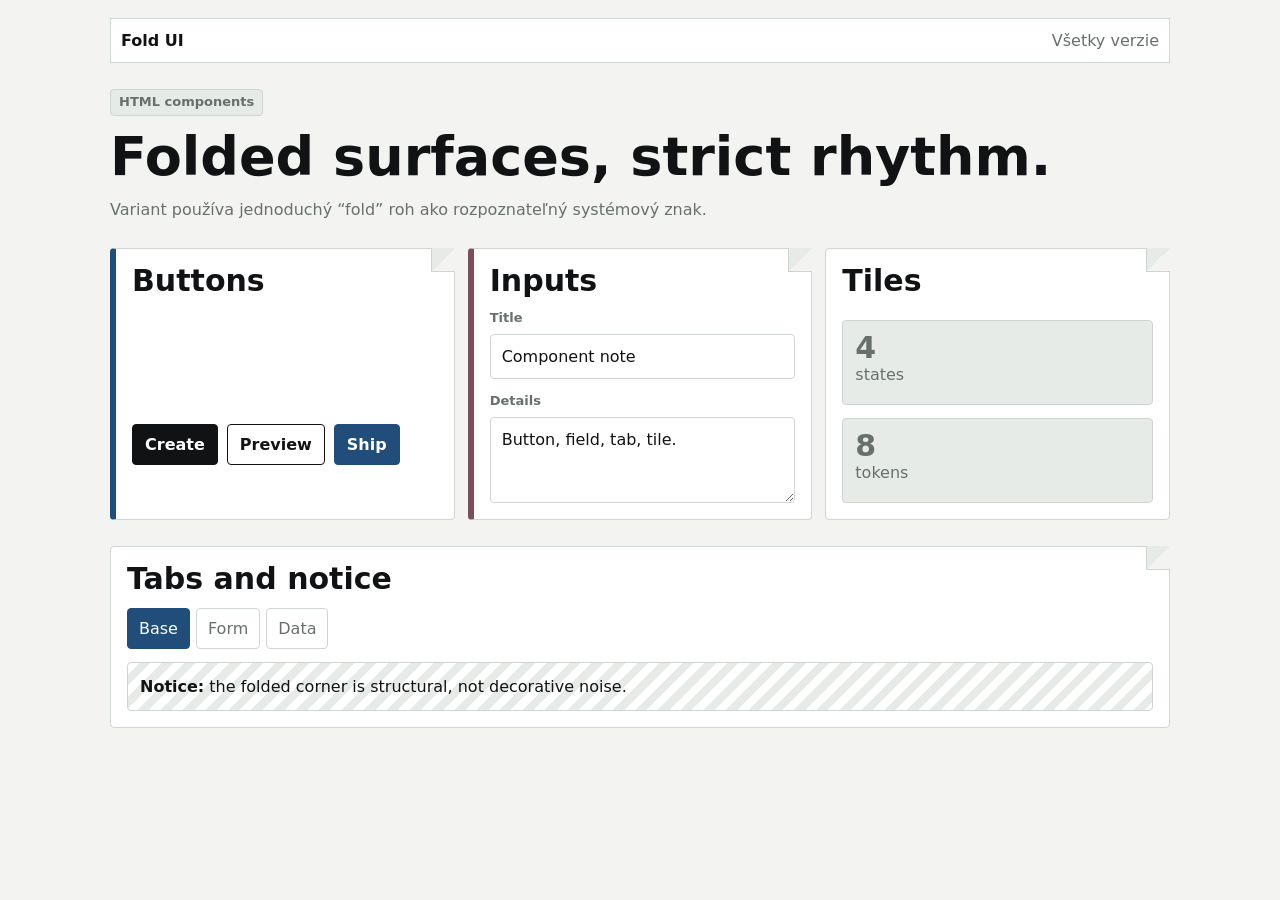
==== versions/fold-ui/index.html @ cdf62f85 "Add three Aura UI framework variants" ====
<!doctype html>
<html lang="sk">
<head>
  <meta charset="utf-8" />
  <meta name="viewport" content="width=device-width, initial-scale=1" />
  <title>Fold UI - Aura UI</title>
  <link rel="stylesheet" href="./styles.css" />
</head>
<body>
  <main class="fu-shell fu-page">
    <nav class="fu-nav">
      <strong>Fold UI</strong>
      <a href="/">Všetky verzie</a>
    </nav>

    <section class="fu-stack">
      <span class="fu-kicker">HTML components</span>
      <h1>Folded surfaces, strict rhythm.</h1>
      <p>Variant používa jednoduchý “fold” roh ako rozpoznateľný systémový znak.</p>
    </section>

    <section class="fu-grid">
      <article class="fu-fold fu-stack" data-mark="blue">
        <h2>Buttons</h2>
        <div class="fu-row">
          <button class="fu-button" data-kind="fill">Create</button>
          <button class="fu-button">Preview</button>
          <button class="fu-button" data-kind="mark">Ship</button>
        </div>
      </article>

      <article class="fu-fold fu-stack" data-mark="wine">
        <h2>Inputs</h2>
        <label class="fu-field">
          <span class="fu-label">Title</span>
          <input class="fu-input" value="Component note" />
        </label>
        <label class="fu-field">
          <span class="fu-label">Details</span>
          <textarea class="fu-textarea">Button, field, tab, tile.</textarea>
        </label>
      </article>

      <article class="fu-fold fu-stack">
        <h2>Tiles</h2>
        <div class="fu-grid">
          <p class="fu-tile"><strong>4</strong><span>states</span></p>
          <p class="fu-tile"><strong>8</strong><span>tokens</span></p>
        </div>
      </article>
    </section>

    <section class="fu-fold fu-stack">
      <h2>Tabs and notice</h2>
      <div class="fu-tabs" role="tablist" aria-label="Fold tabs">
        <button class="fu-tab" role="tab" aria-selected="true">Base</button>
        <button class="fu-tab" role="tab" aria-selected="false">Form</button>
        <button class="fu-tab" role="tab" aria-selected="false">Data</button>
      </div>
      <div class="fu-alert"><strong>Notice:</strong> the folded corner is structural, not decorative noise.</div>
    </section>
  </main>
</body>
</html>
---- versions/fold-ui/styles.css ----
@layer reset, tokens, base, layout, components;

@layer reset {
  *, *::before, *::after { box-sizing: border-box; }
  * { margin: 0; }
  body { min-height: 100svh; }
  button, input, textarea { font: inherit; }
  a { color: inherit; }
}

@layer tokens {
  :root {
    --font: ui-sans-serif, system-ui, -apple-system, BlinkMacSystemFont, "Segoe UI", sans-serif;
    --bg: #f3f4f2;
    --text: #101214;
    --muted: #68706d;
    --line: #cfd5d1;
    --panel: #ffffff;
    --fold: #e7ebe8;
    --mark: #204d7a;
    --mark-2: #7c4e5b;
    --r: 4px;
  }
}

@layer base {
  body {
    font-family: var(--font);
    background: var(--bg);
    color: var(--text);
    font-size: 16px;
    line-height: 1.46;
  }
  h1, h2, h3 { letter-spacing: 0; line-height: 1.04; font-weight: 700; }
  h1 { font-size: clamp(30px, 8vw, 54px); }
  h2 { font-size: clamp(20px, 5vw, 30px); }
  p { color: var(--muted); }
  :focus-visible { outline: 2px solid var(--mark); outline-offset: 3px; }
}

@layer layout {
  .fu-shell { width: min(1060px, calc(100% - 26px)); margin-inline: auto; }
  .fu-page { display: grid; gap: 26px; padding: 18px 0 42px; }
  .fu-stack { display: grid; gap: 13px; }
  .fu-grid { display: grid; grid-template-columns: repeat(auto-fit, minmax(min(100%, 240px), 1fr)); gap: 13px; }
  .fu-row { display: flex; flex-wrap: wrap; align-items: center; gap: 9px; }
}

@layer components {
  .fu-nav {
    display: flex;
    align-items: center;
    justify-content: space-between;
    gap: 12px;
    padding: 10px;
    border: 1px solid var(--line);
    background: var(--panel);
  }
  .fu-nav a { color: var(--muted); text-decoration: none; }
  .fu-fold {
    position: relative;
    border: 1px solid var(--line);
    border-radius: var(--r);
    background: var(--panel);
    padding: 16px;
  }
  .fu-fold::after {
    content: "";
    position: absolute;
    right: -1px;
    top: -1px;
    width: 24px;
    height: 24px;
    background: linear-gradient(135deg, var(--fold) 0 50%, var(--bg) 50% 100%);
    border-left: 1px solid var(--line);
    border-bottom: 1px solid var(--line);
  }
  .fu-fold[data-mark="blue"] { border-left: 6px solid var(--mark); }
  .fu-fold[data-mark="wine"] { border-left: 6px solid var(--mark-2); }
  .fu-kicker {
    width: fit-content;
    padding: 3px 8px;
    border: 1px solid var(--line);
    border-radius: var(--r);
    background: var(--fold);
    color: var(--muted);
    font-size: 13px;
    font-weight: 760;
  }
  .fu-button {
    min-height: 40px;
    border: 1px solid var(--text);
    border-radius: var(--r);
    background: var(--panel);
    color: var(--text);
    padding: 8px 12px;
    font-weight: 760;
    cursor: pointer;
  }
  .fu-button[data-kind="fill"] { background: var(--text); color: var(--panel); }
  .fu-button[data-kind="mark"] { background: var(--mark); border-color: var(--mark); color: #fff; }
  .fu-field { display: grid; gap: 6px; }
  .fu-label { color: var(--muted); font-size: 13px; font-weight: 760; }
  .fu-input, .fu-textarea {
    width: 100%;
    border: 1px solid var(--line);
    border-radius: var(--r);
    background: var(--panel);
    color: var(--text);
    padding: 10px 11px;
  }
  .fu-textarea { min-height: 86px; resize: vertical; }
  .fu-tabs {
    display: flex;
    flex-wrap: wrap;
    gap: 6px;
  }
  .fu-tab {
    border: 1px solid var(--line);
    border-radius: var(--r);
    background: var(--panel);
    color: var(--muted);
    padding: 8px 11px;
  }
  .fu-tab[aria-selected="true"] { color: #fff; background: var(--mark); border-color: var(--mark); }
  .fu-tile {
    border: 1px solid var(--line);
    border-radius: var(--r);
    padding: 12px;
    background: var(--fold);
  }
  .fu-tile strong { display: block; font-size: 30px; line-height: 1; }
  .fu-alert {
    border: 1px solid var(--line);
    border-radius: var(--r);
    padding: 12px;
    background: repeating-linear-gradient(135deg, #fff 0 8px, var(--fold) 8px 16px);
  }
}
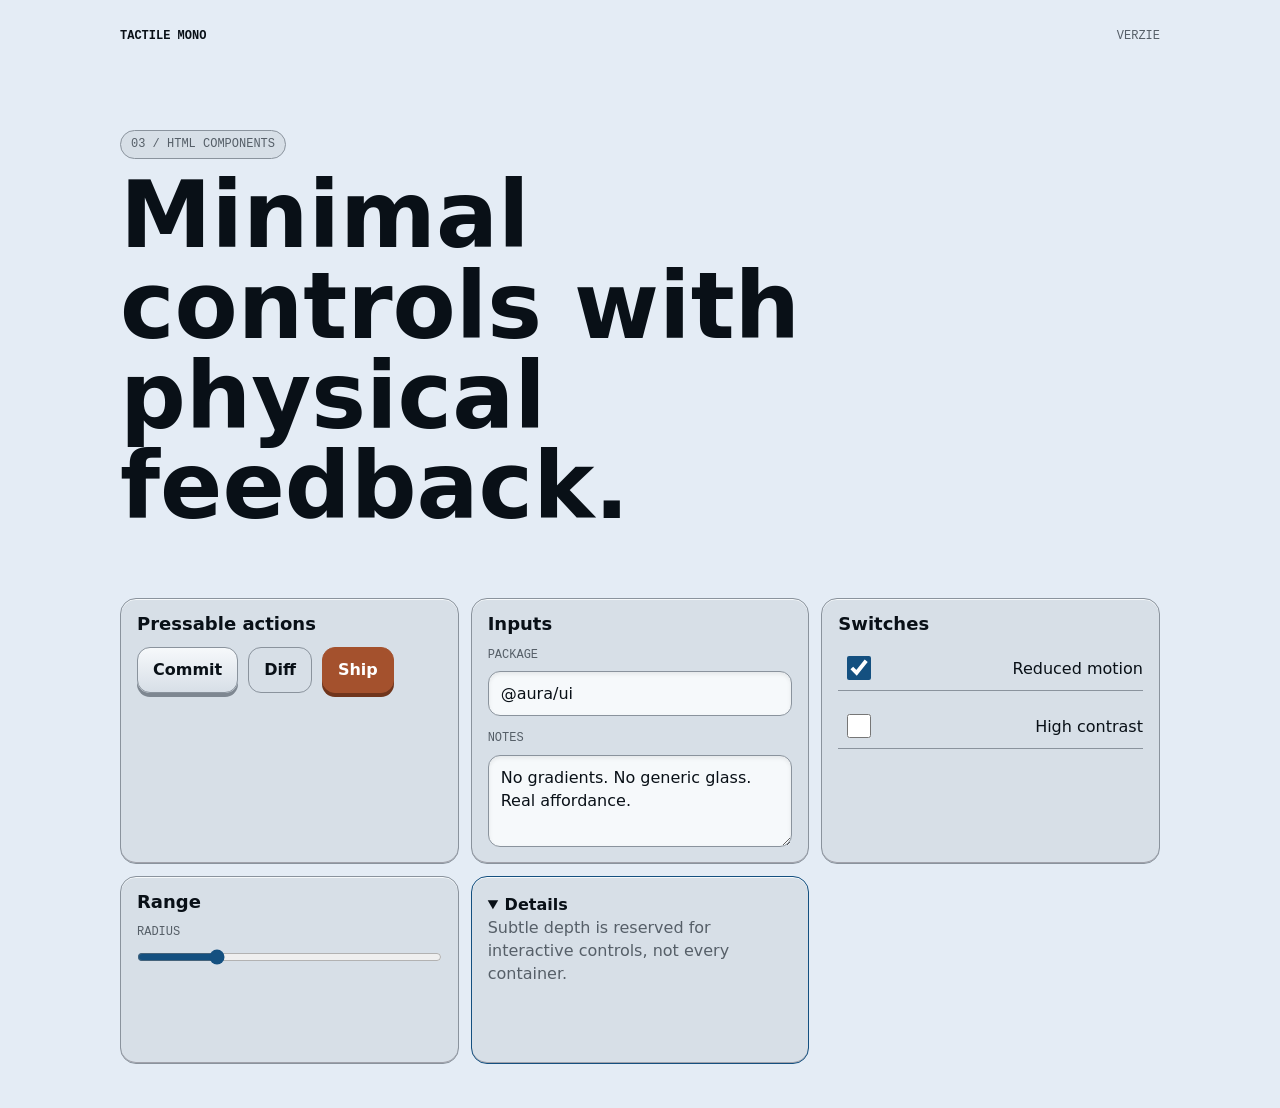
==== commit b0503376: "Replace Aura UI variants with original component directions" ====
--- a/versions/fold-ui/index.html
+++ b/versions/fold-ui/index.html
@@ -3,61 +3,67 @@
 <head>
   <meta charset="utf-8" />
   <meta name="viewport" content="width=device-width, initial-scale=1" />
-  <title>Fold UI - Aura UI</title>
+  <title>Tactile Mono - Aura UI</title>
   <link rel="stylesheet" href="./styles.css" />
 </head>
 <body>
-  <main class="fu-shell fu-page">
-    <nav class="fu-nav">
-      <strong>Fold UI</strong>
-      <a href="/">Všetky verzie</a>
+  <main class="tm-console">
+    <nav class="tm-top">
+      <strong>Tactile Mono</strong>
+      <a href="/">verzie</a>
     </nav>
 
-    <section class="fu-stack">
-      <span class="fu-kicker">HTML components</span>
-      <h1>Folded surfaces, strict rhythm.</h1>
-      <p>Variant používa jednoduchý “fold” roh ako rozpoznateľný systémový znak.</p>
+    <section class="tm-head">
+      <p>03 / html components</p>
+      <h1>Minimal controls with physical feedback.</h1>
     </section>
 
-    <section class="fu-grid">
-      <article class="fu-fold fu-stack" data-mark="blue">
-        <h2>Buttons</h2>
-        <div class="fu-row">
-          <button class="fu-button" data-kind="fill">Create</button>
-          <button class="fu-button">Preview</button>
-          <button class="fu-button" data-kind="mark">Ship</button>
+    <section class="tm-panel" aria-label="Control samples">
+      <article class="tm-module">
+        <h2>Pressable actions</h2>
+        <div class="tm-row">
+          <button class="tm-button">Commit</button>
+          <button class="tm-button" data-surface="flat">Diff</button>
+          <button class="tm-button" data-surface="warm">Ship</button>
         </div>
       </article>
 
-      <article class="fu-fold fu-stack" data-mark="wine">
+      <article class="tm-module">
         <h2>Inputs</h2>
-        <label class="fu-field">
-          <span class="fu-label">Title</span>
-          <input class="fu-input" value="Component note" />
+        <label class="tm-field">
+          <span>Package</span>
+          <input class="tm-input" value="@aura/ui" />
         </label>
-        <label class="fu-field">
-          <span class="fu-label">Details</span>
-          <textarea class="fu-textarea">Button, field, tab, tile.</textarea>
+        <label class="tm-field">
+          <span>Notes</span>
+          <textarea class="tm-input tm-textarea">No gradients. No generic glass. Real affordance.</textarea>
         </label>
       </article>
 
-      <article class="fu-fold fu-stack">
-        <h2>Tiles</h2>
-        <div class="fu-grid">
-          <p class="fu-tile"><strong>4</strong><span>states</span></p>
-          <p class="fu-tile"><strong>8</strong><span>tokens</span></p>
-        </div>
+      <article class="tm-module">
+        <h2>Switches</h2>
+        <label class="tm-switch">
+          <input type="checkbox" checked />
+          <span>Reduced motion</span>
+        </label>
+        <label class="tm-switch">
+          <input type="checkbox" />
+          <span>High contrast</span>
+        </label>
       </article>
-    </section>
 
-    <section class="fu-fold fu-stack">
-      <h2>Tabs and notice</h2>
-      <div class="fu-tabs" role="tablist" aria-label="Fold tabs">
-        <button class="fu-tab" role="tab" aria-selected="true">Base</button>
-        <button class="fu-tab" role="tab" aria-selected="false">Form</button>
-        <button class="fu-tab" role="tab" aria-selected="false">Data</button>
-      </div>
-      <div class="fu-alert"><strong>Notice:</strong> the folded corner is structural, not decorative noise.</div>
+      <article class="tm-module">
+        <h2>Range</h2>
+        <label class="tm-field">
+          <span>Radius</span>
+          <input class="tm-range" type="range" min="0" max="12" value="3" />
+        </label>
+      </article>
+
+      <details class="tm-module" open>
+        <summary>Details</summary>
+        <p>Subtle depth is reserved for interactive controls, not every container.</p>
+      </details>
     </section>
   </main>
 </body>
--- a/versions/fold-ui/styles.css
+++ b/versions/fold-ui/styles.css
@@ -10,130 +10,127 @@
 
 @layer tokens {
   :root {
-    --font: ui-sans-serif, system-ui, -apple-system, BlinkMacSystemFont, "Segoe UI", sans-serif;
-    --bg: #f3f4f2;
-    --text: #101214;
-    --muted: #68706d;
-    --line: #cfd5d1;
-    --panel: #ffffff;
-    --fold: #e7ebe8;
-    --mark: #204d7a;
-    --mark-2: #7c4e5b;
-    --r: 4px;
+    --bg: oklch(94% 0.015 250);
+    --case: oklch(90% 0.014 250);
+    --top: oklch(98% 0.004 250);
+    --text: oklch(17% 0.018 250);
+    --muted: oklch(48% 0.018 250);
+    --line: oklch(66% 0.018 250);
+    --cool: oklch(42% 0.1 248);
+    --warm: oklch(53% 0.12 43);
+    --shadow: oklch(62% 0.018 250);
+    --sans: ui-sans-serif, system-ui, -apple-system, BlinkMacSystemFont, "Segoe UI", sans-serif;
+    --mono: ui-monospace, SFMono-Regular, Menlo, Consolas, monospace;
   }
 }
 
 @layer base {
   body {
-    font-family: var(--font);
+    font-family: var(--sans);
+    color: var(--text);
     background: var(--bg);
-    color: var(--text);
     font-size: 16px;
-    line-height: 1.46;
+    line-height: 1.45;
   }
-  h1, h2, h3 { letter-spacing: 0; line-height: 1.04; font-weight: 700; }
-  h1 { font-size: clamp(30px, 8vw, 54px); }
-  h2 { font-size: clamp(20px, 5vw, 30px); }
+  h1, h2 { letter-spacing: 0; line-height: .98; }
+  h1 { max-width: 11ch; font-size: clamp(42px, 14vw, 92px); font-weight: 760; }
+  h2 { font-size: 18px; font-weight: 760; }
   p { color: var(--muted); }
-  :focus-visible { outline: 2px solid var(--mark); outline-offset: 3px; }
+  :focus-visible { outline: 2px solid var(--cool); outline-offset: 4px; }
 }
 
 @layer layout {
-  .fu-shell { width: min(1060px, calc(100% - 26px)); margin-inline: auto; }
-  .fu-page { display: grid; gap: 26px; padding: 18px 0 42px; }
-  .fu-stack { display: grid; gap: 13px; }
-  .fu-grid { display: grid; grid-template-columns: repeat(auto-fit, minmax(min(100%, 240px), 1fr)); gap: 13px; }
-  .fu-row { display: flex; flex-wrap: wrap; align-items: center; gap: 9px; }
+  .tm-console {
+    width: min(1040px, calc(100% - 20px));
+    margin-inline: auto;
+    padding: 10px 0 44px;
+  }
+  .tm-panel {
+    display: grid;
+    grid-template-columns: repeat(auto-fit, minmax(min(100%, 260px), 1fr));
+    gap: 12px;
+  }
 }
 
 @layer components {
-  .fu-nav {
+  .tm-top {
     display: flex;
+    justify-content: space-between;
+    gap: 16px;
     align-items: center;
+    min-height: 54px;
+    font-family: var(--mono);
+    font-size: 12px;
+    text-transform: uppercase;
+  }
+  .tm-top a { color: var(--muted); text-decoration: none; }
+  .tm-head {
+    display: grid;
+    gap: 12px;
+    padding: clamp(28px, 9vw, 66px) 0;
+  }
+  .tm-head p {
+    width: fit-content;
+    border: 1px solid var(--line);
+    border-radius: 999px;
+    background: var(--case);
+    padding: 5px 10px;
+    font-family: var(--mono);
+    font-size: 12px;
+    text-transform: uppercase;
+  }
+  .tm-module {
+    display: grid;
+    gap: 14px;
+    align-content: start;
+    min-height: 188px;
+    padding: 16px;
+    border: 1px solid var(--line);
+    border-radius: 16px;
+    background: var(--case);
+    box-shadow:
+      inset 0 1px 0 var(--top),
+      inset 0 -1px 0 color-mix(in oklch, var(--shadow), white 24%);
+  }
+  .tm-row { display: flex; flex-wrap: wrap; gap: 10px; }
+  .tm-button {
+    min-height: 46px;
+    border: 1px solid var(--line);
+    border-radius: 13px;
+    background: linear-gradient(180deg, var(--top), var(--case));
+    color: var(--text);
+    padding: 9px 15px;
+    font-weight: 780;
+    box-shadow: 0 4px 0 var(--shadow);
+    cursor: pointer;
+  }
+  .tm-button:active { transform: translateY(3px); box-shadow: 0 1px 0 var(--shadow); }
+  .tm-button[data-surface="flat"] { box-shadow: none; background: transparent; }
+  .tm-button[data-surface="warm"] { border-color: var(--warm); color: white; background: var(--warm); box-shadow: 0 4px 0 color-mix(in oklch, var(--warm), black 24%); }
+  .tm-field { display: grid; gap: 7px; }
+  .tm-field span { color: var(--muted); font-family: var(--mono); font-size: 12px; text-transform: uppercase; }
+  .tm-input {
+    width: 100%;
+    min-height: 44px;
+    border: 1px solid var(--line);
+    border-radius: 12px;
+    background: var(--top);
+    color: var(--text);
+    padding: 10px 12px;
+    box-shadow: inset 0 2px 4px oklch(0% 0 0 / .08);
+  }
+  .tm-textarea { min-height: 92px; resize: vertical; }
+  .tm-switch {
+    display: flex;
     justify-content: space-between;
     gap: 12px;
-    padding: 10px;
-    border: 1px solid var(--line);
-    background: var(--panel);
-  }
-  .fu-nav a { color: var(--muted); text-decoration: none; }
-  .fu-fold {
-    position: relative;
-    border: 1px solid var(--line);
-    border-radius: var(--r);
-    background: var(--panel);
-    padding: 16px;
-  }
-  .fu-fold::after {
-    content: "";
-    position: absolute;
-    right: -1px;
-    top: -1px;
-    width: 24px;
-    height: 24px;
-    background: linear-gradient(135deg, var(--fold) 0 50%, var(--bg) 50% 100%);
-    border-left: 1px solid var(--line);
+    align-items: center;
+    min-height: 44px;
+    padding: 8px 0;
     border-bottom: 1px solid var(--line);
   }
-  .fu-fold[data-mark="blue"] { border-left: 6px solid var(--mark); }
-  .fu-fold[data-mark="wine"] { border-left: 6px solid var(--mark-2); }
-  .fu-kicker {
-    width: fit-content;
-    padding: 3px 8px;
-    border: 1px solid var(--line);
-    border-radius: var(--r);
-    background: var(--fold);
-    color: var(--muted);
-    font-size: 13px;
-    font-weight: 760;
-  }
-  .fu-button {
-    min-height: 40px;
-    border: 1px solid var(--text);
-    border-radius: var(--r);
-    background: var(--panel);
-    color: var(--text);
-    padding: 8px 12px;
-    font-weight: 760;
-    cursor: pointer;
-  }
-  .fu-button[data-kind="fill"] { background: var(--text); color: var(--panel); }
-  .fu-button[data-kind="mark"] { background: var(--mark); border-color: var(--mark); color: #fff; }
-  .fu-field { display: grid; gap: 6px; }
-  .fu-label { color: var(--muted); font-size: 13px; font-weight: 760; }
-  .fu-input, .fu-textarea {
-    width: 100%;
-    border: 1px solid var(--line);
-    border-radius: var(--r);
-    background: var(--panel);
-    color: var(--text);
-    padding: 10px 11px;
-  }
-  .fu-textarea { min-height: 86px; resize: vertical; }
-  .fu-tabs {
-    display: flex;
-    flex-wrap: wrap;
-    gap: 6px;
-  }
-  .fu-tab {
-    border: 1px solid var(--line);
-    border-radius: var(--r);
-    background: var(--panel);
-    color: var(--muted);
-    padding: 8px 11px;
-  }
-  .fu-tab[aria-selected="true"] { color: #fff; background: var(--mark); border-color: var(--mark); }
-  .fu-tile {
-    border: 1px solid var(--line);
-    border-radius: var(--r);
-    padding: 12px;
-    background: var(--fold);
-  }
-  .fu-tile strong { display: block; font-size: 30px; line-height: 1; }
-  .fu-alert {
-    border: 1px solid var(--line);
-    border-radius: var(--r);
-    padding: 12px;
-    background: repeating-linear-gradient(135deg, #fff 0 8px, var(--fold) 8px 16px);
-  }
+  .tm-switch input { width: 42px; height: 24px; accent-color: var(--cool); }
+  .tm-range { width: 100%; accent-color: var(--cool); }
+  details.tm-module summary { cursor: pointer; font-weight: 760; }
+  details.tm-module[open] { border-color: var(--cool); }
 }
